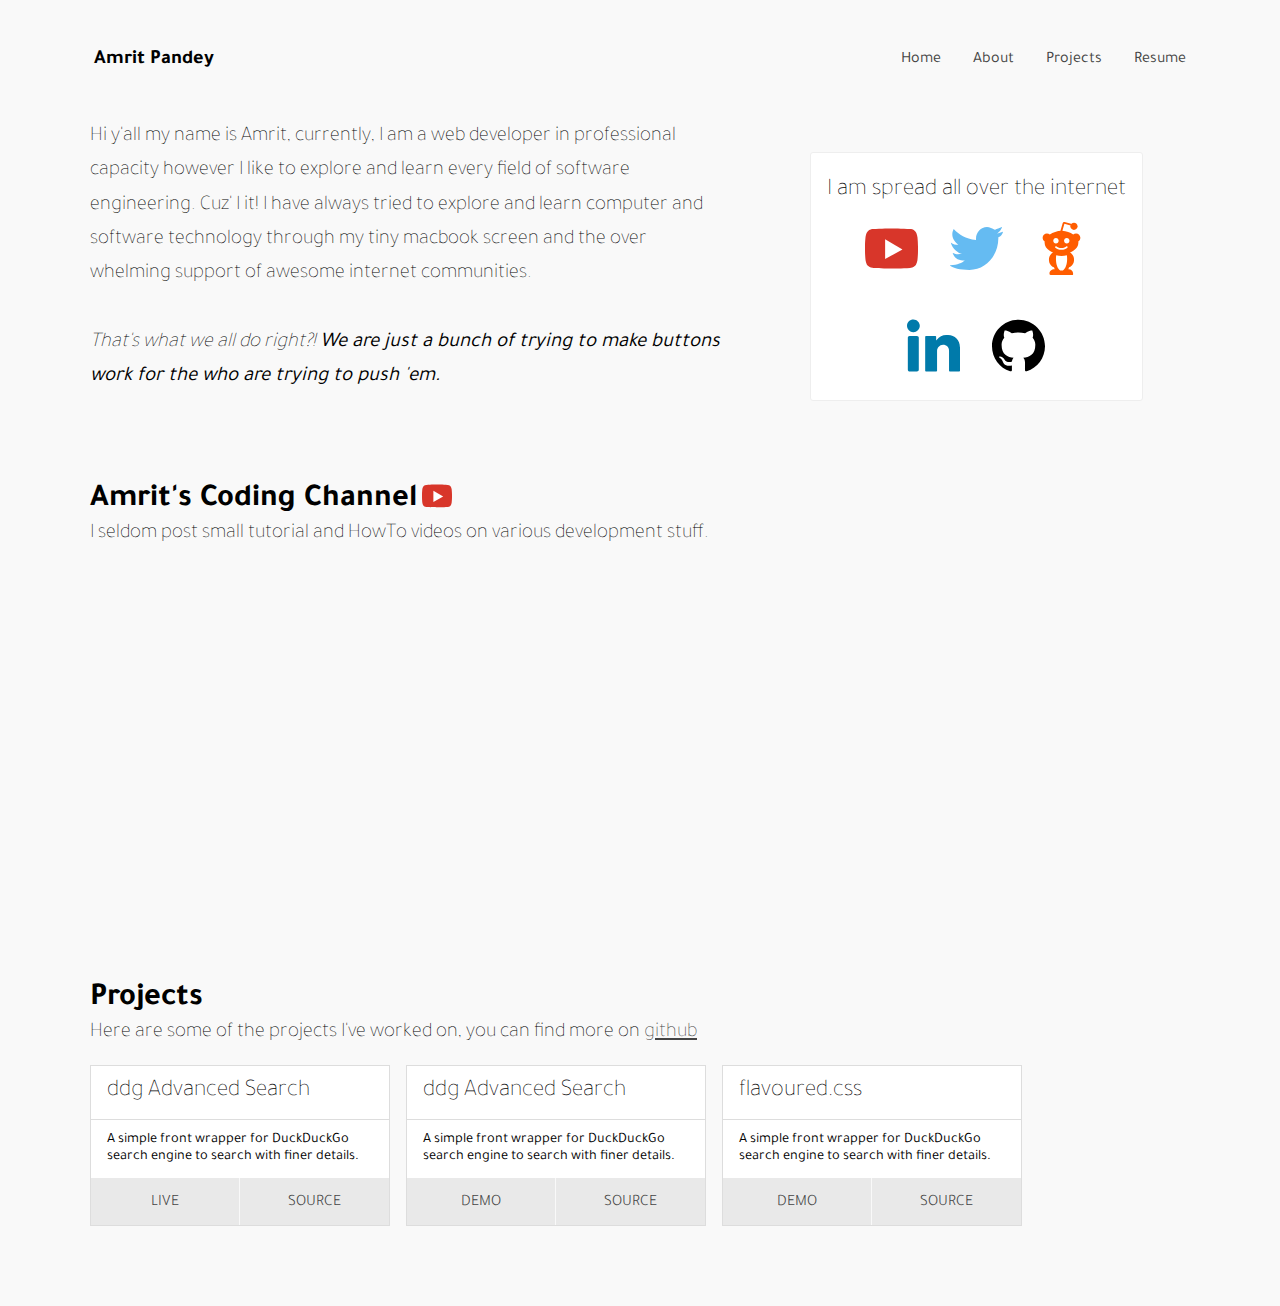
==== index.html @ c212408b "Initialised the repo" ====
<!DOCTYPE html>
<html lang="en">
<head>
    <meta charset="UTF-8">
    <meta name="viewport" content="width=device-width, initial-scale=1.0">
    <meta http-equiv="X-UA-Compatible" content="ie=edge">
    <title>Home</title>
    <link href="https://fonts.googleapis.com/css?family=Tajawal:200,300,400,500,600,700" rel="stylesheet">
    <link href="https://afeld.github.io/emoji-css/emoji.css" rel="stylesheet">
    <link rel="stylesheet" href="stylesheets/main.css">
</head>
<body>
    
    <header class="main-header">
        <div class="container">
            <div class="brand">Amrit Pandey</div>
            <div class="collapse-show-button" id="show-menu-btn">
                <img src="img/icons/baseline-menu-24px.svg" alt="Show/Hide Menu Button">
            </div>
            <nav class="main-nav">
                <div class="nav-item collapse-hide-button" id="hide-menu-btn">
                    <img src="img/icons/baseline-arrow_forward-24px.svg" alt="">
                </div>
                <a href="#" class="nav-item">Home</a>
                <a href="#" class="nav-item">About</a>
                <a href="#" class="nav-item">Projects</a>
                <a href="#" class="nav-item">Resume</a>
                <div class="sidenav-footer">
                    Contents of this site is released under Creative Commons
                    license.<br>Copyrights &copy; Amrit Pandey
                </div>
            </nav>
        </div>
    </header>

    <section class="top-about-sec">
        <div class="container">
            <div class="short-bio">
                Hi y'all <i class="em em-man-raising-hand"></i> my name is Amrit,
                currently, I am a web developer in professional capacity however I
                like to explore and learn every field of software engineering. Cuz' I <i class="em em-heart"></i>
                it!
                I have always tried to explore and learn computer and software technology 
                through my tiny macbook screen and the over whelming support of
                awesome internet communities. <br><br>
                <i>That's what we all do right?! <b>We are just a bunch of <i class="em em-gorilla"></i> trying to make
                buttons work for the <i class="em em-gorilla"></i> who are trying to push 'em.</b></i> 
            </div>
            <div class="social-media-icons">
                I am spread all over the internet <i class="em em-triangular_flag_on_post"></i>
                <div class="icon-group">
                    <a href="#" class="social-icon">
                        <img src="img/icons/youtube.svg" alt="YouTube Link">
                    </a>
                    <a href="#" class="social-icon">
                        <img src="img/icons/twitter.svg" alt="YouTube Link">
                    </a>
                    <a href="#" class="social-icon">
                        <img src="img/icons/reddit.svg" alt="YouTube Link">
                    </a>
                    <a href="#" class="social-icon">
                        <img src="img/icons/linkedin.svg" alt="YouTube Link">
                    </a>
                    <a href="#" class="social-icon">
                        <img src="img/icons/github.svg" alt="YouTube Link">
                    </a>
                </div>
            </div>
        </div>
    </section>

    <section class="sec youtube-sec">
        <div class="container">
            <h1 class="sec-heading">Amrit's Coding Channel <img src="img/icons/youtube.svg" alt=""></h1>
            <div class="sec-description">
                I seldom post small tutorial and HowTo videos on various development
                stuff.
            </div>
            <iframe class="youtube-video"
                src="https://www.youtube.com/embed/OZ_QJYGOJOs">
            </iframe> 
        </div> 
    </section>

    <section class="sec project-sec">
        <div class="container">
            <h1 class="sec-heading">Projects <i class="em em-desktop_computer"></i></h1>
            <div class="sec-description">
                Here are some of the projects I've worked on, you can find more on <a href="https://github.com">github</a>
            </div>
            <div class="project-group">
                <div class="project-card">
                    <div class="project-title">ddg Advanced Search</div>
                    <div class="project-description">
                        A simple front wrapper for DuckDuckGo search engine
                        to search with finer details.
                    </div>
                    <div class="project-action-buttons">
                        <a href="#" class="action-button">Live</a>
                        <a href="#" class="action-button">Source</a>
                    </div>
                </div>
            </div>
        </div>
    </section>

    <script src="scripts/main.js"></script>
</body>
</html>
---- stylesheets/main.css ----
* {
    box-sizing: border-box;
}
body {
    margin: 0;
    font-family: 'Tajawal', sans-serif;
    transition: background 0.3s ease-out;
    background: #f9f9f9;
}
a {
    color: #444;
}
.em {
    font-size: 1rem;
}
.sec {
    margin-top: 2rem;
}

/* ------------------------------------------------------ */
.container {
    width: 100%;
    max-width: 1140px;
    margin: 0 auto;
}

.main-header {
    width: 100%;
}
.main-header .container {
    display: flex;
    flex-wrap: wrap;
    align-items: center;
    padding: 25px 20px;
}
.brand {
    align-self: center;
    font-weight: 500;
    font-size: 20px;
    font-weight: 700;
}
.collapse-show-button{
    margin-left: auto;
    align-self: center;
    display: flex;
    justify-content: center;
    align-items: center;
}
.main-nav { 
    display: flex;
    flex-direction: column;
    align-items: center;
}
.nav-item {
    text-decoration: none;
    text-align: right;
    padding-left: 2rem;
}
.sidenav-footer {
    margin: auto 0 0 0;
    background: #202020;
    color: #a9a9a9;
    font-size: 0.75rem;
    padding: 0.75rem 0.5rem;
    width: 100%;
    line-height: 1.5;
    text-align: center;
    display: none;
}


.top-about-sec {

}
.top-about-sec .container {
    padding: 0 20px;
    display: flex;
    flex-direction: column;
}
.short-bio {
    font-size: 1.2rem;
    font-weight: 200;
    line-height: 1.5;
    width: 100%;
    max-width: 640px;
    margin-right: 2rem;
}
.social-media-icons {
    margin-top: 2rem;
    font-size: 1.3rem;
    font-weight: 100;
}
.icon-group {
    width: 100%;
    display: flex;
    flex-wrap: wrap;
}
.social-icon {
    text-decoration: none;
    flex-basis: 33%;
    max-width: 60px;
    padding: 1rem 1.5rem 1rem 0;
}
.social-icon img {
    
}


.youtube-sec .container {
    padding: 0 20px;
}
.sec-heading {
    display: flex;
    align-items: center;
    margin: 0;
}
.sec-heading img,
.sec-heading i {
    width: 30px;
    margin: 0 0 8px 5px;
}
.sec-description {
    font-size: 1.2rem;
    font-weight: 100;
    line-height: 1.5;
}
.youtube-video {
    width: 100%;
    height: auto;
    max-width: 640px;
    height: 250px;
    margin-top: 0.75rem;
    border: 0;
}


.project-sec {
    margin-bottom: 5rem;
}
.project-sec .container {
    padding: 0 20px;
}
.project-group {
    display: flex;
    flex-wrap: wrap;
}
.project-card {
    border: 1px solid #ddd;
    width: 100%;
    flex-basis: 300px;
    background: #fff;
    margin-top: 1rem;
}
.project-title {
    padding: 0.75rem 1rem;
    border-bottom: 1.5px solid #ddd;
    font-size: 1.5rem;
    font-weight: 100;
}
.project-description {
    padding: 0.75rem 1rem;
    font-size: 0.9rem;
}
.project-action-buttons {
    display: flex;
}
.action-button {
    flex-basis: 50%;
    text-align: center;
    text-decoration: none;
    background: #e9e9e9;
    text-transform: uppercase;
    font-weight: 300;
    padding: 1rem 0.75rem 0.75rem 0.75rem;
    transition: background 0.2s ease-out;
}
.action-button:first-child {
    border-right: 1.5px solid #f9f9f9;
}
.action-button:hover {
    background: #d9d9d9;
}
.project-card + .project-card {
    margin-left: 1rem;
}

@media only screen and (min-width: 640px) {
    .main-header {
        padding-top: 1rem;
    }
    .main-header .container {
        flex-wrap: nowrap;
        padding: 2rem 1.5rem;
    }
    .main-nav {
        width: auto;
        flex-direction: row;
        margin-left: auto;
        background: none;
    }
    .collapse-show-button,
    .collapse-hide-button {
        display: none;
    }
    .top-about-sec {
        margin-top: 1rem;
    }
    .short-bio {
        font-size: 1.3rem;
        line-height: 1.65;
    }
    .social-media-icons {
        font-size: 1.5rem;
    }
    .youtube-video {
        height: 362px;
    }
    .sec {
        margin-top: 3rem;
    }
    .sec-description {
        font-size: 1.3rem;
    }
}

@media only screen and (min-width: 840px) {
    .top-about-sec .container {
        flex-direction: row;
    }
    .social-media-icons {
        margin: 2rem auto;
        background: #fff;
        padding: 1.5rem 1rem 0 1rem;
        border: 1.5px solid #eee;
        border-radius: 3px;
    }
    .icon-group {
        justify-content: center;
    }
    .social-icon {
        padding: 1rem;
        max-width: 85px;
    }
}





/*
 * Media Query for maintaining sidenav in lower screen size.
 */


@media only screen and (max-width: 640px) {
    .main-nav {
        position: fixed;
        top: 0;
        right: -250px;
        width: 250px;
        height: 100vh;
        padding: 1.5rem 0 0 0;
        background: #f9f9f9;
        box-shadow: 0 0 10px rgba(0,0,0,0.5);
        transition: right 0.3s ease-in-out;
        align-items: flex-end;
    }
    .nav-item {
        padding: 0 1.5rem 2rem 0;
    }
    .sidenav-footer {
        display: block;
    }
}
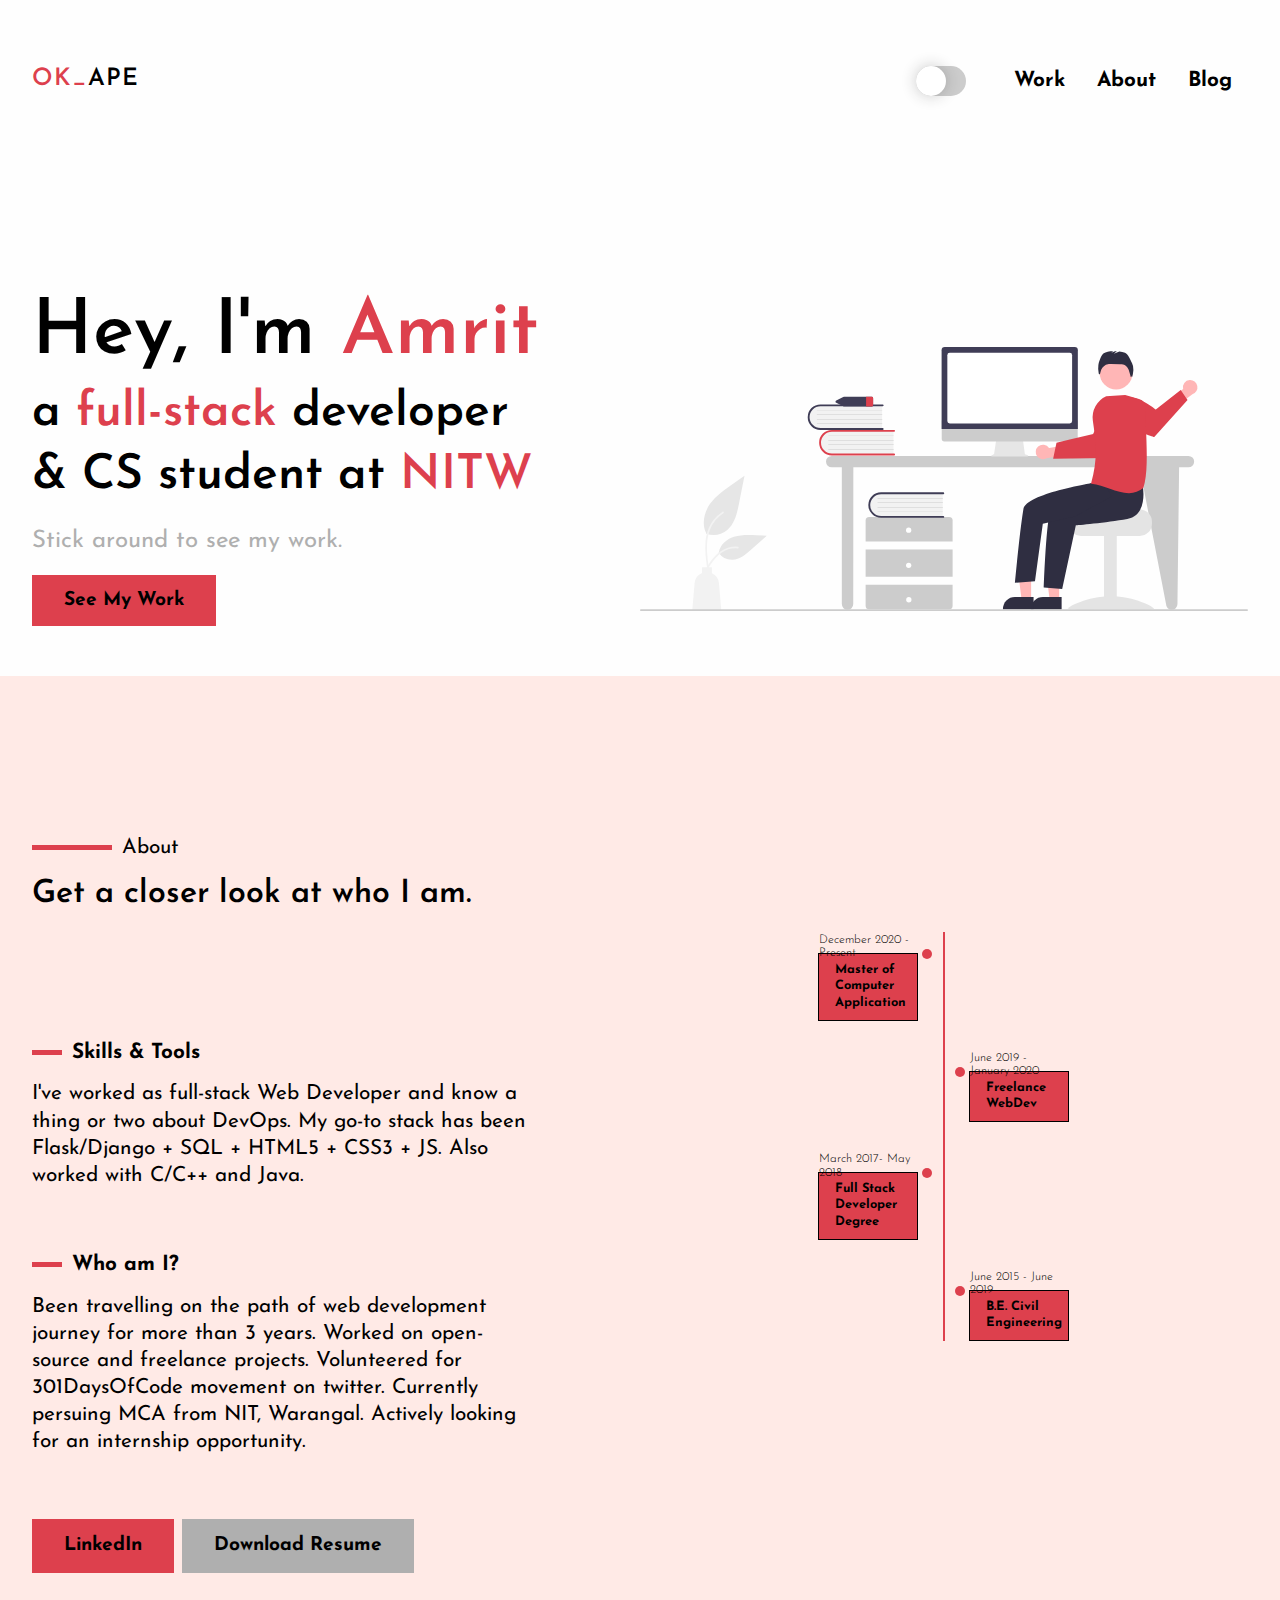
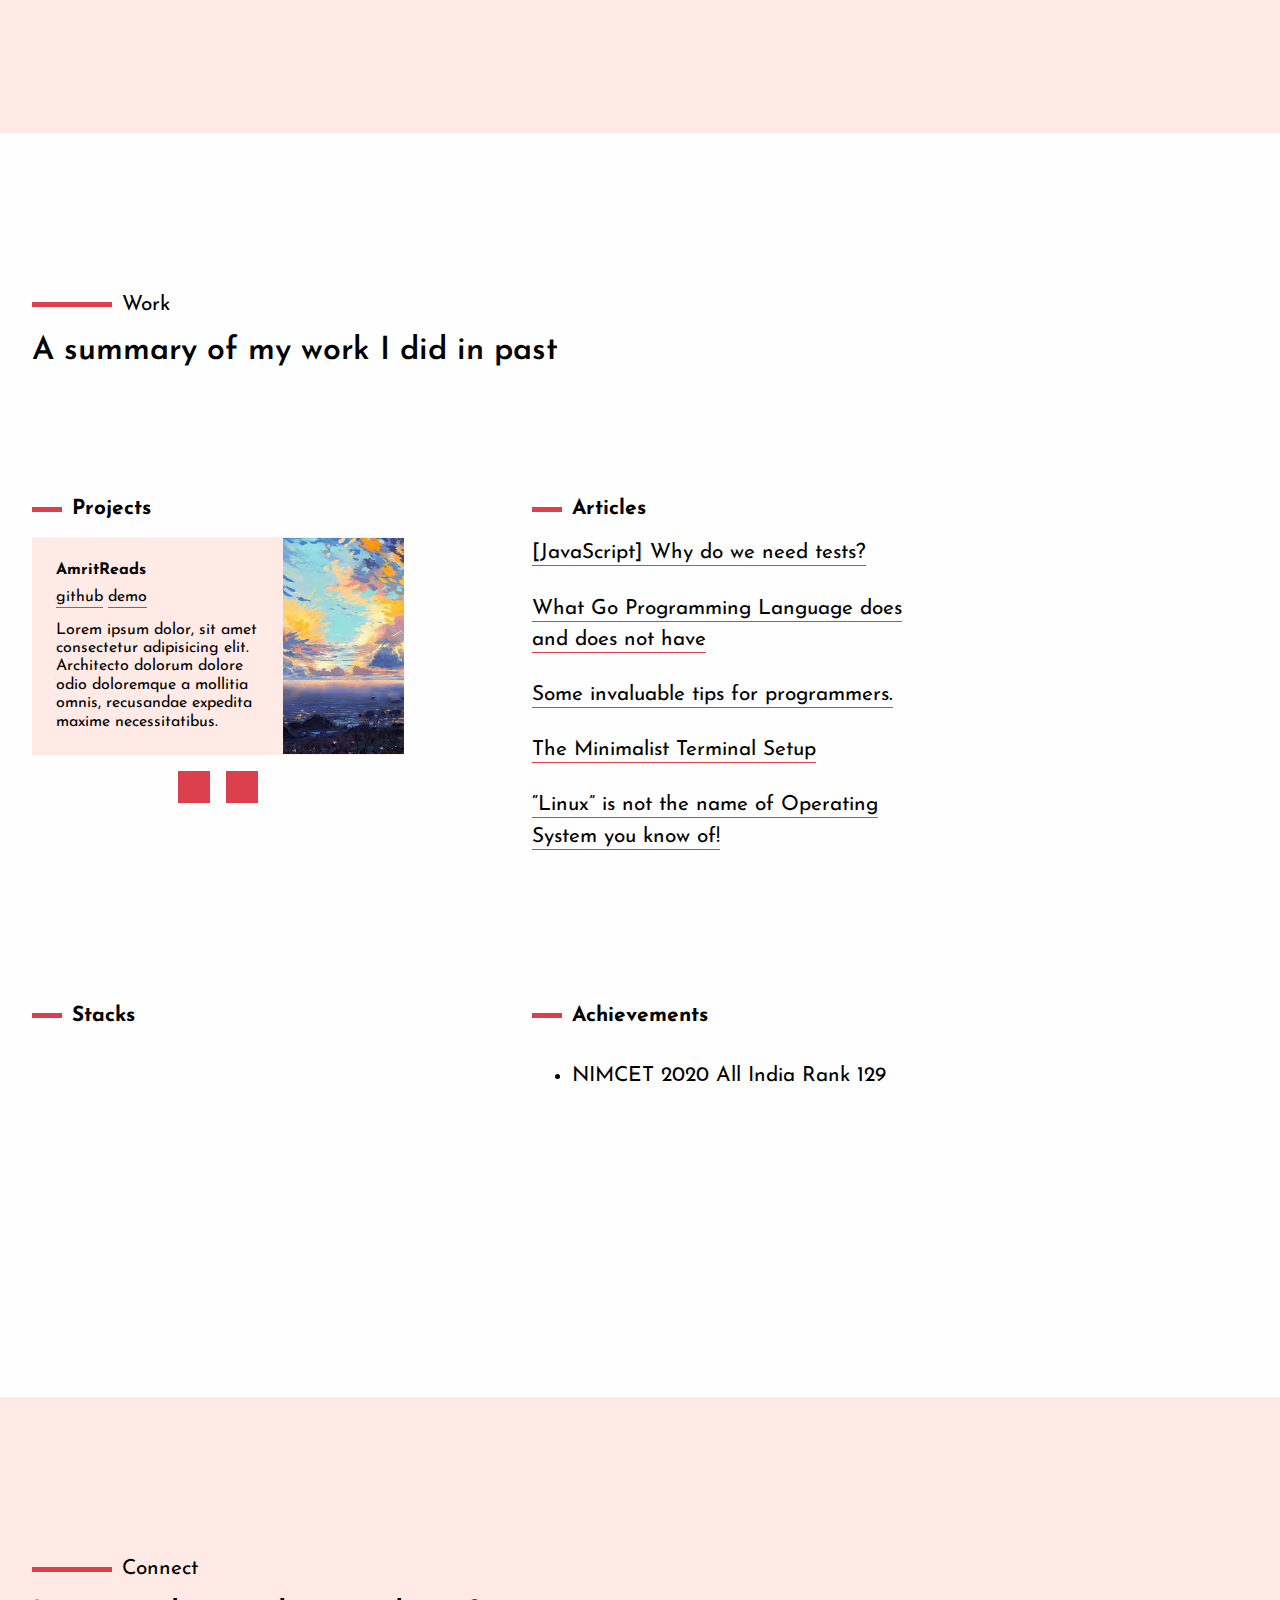
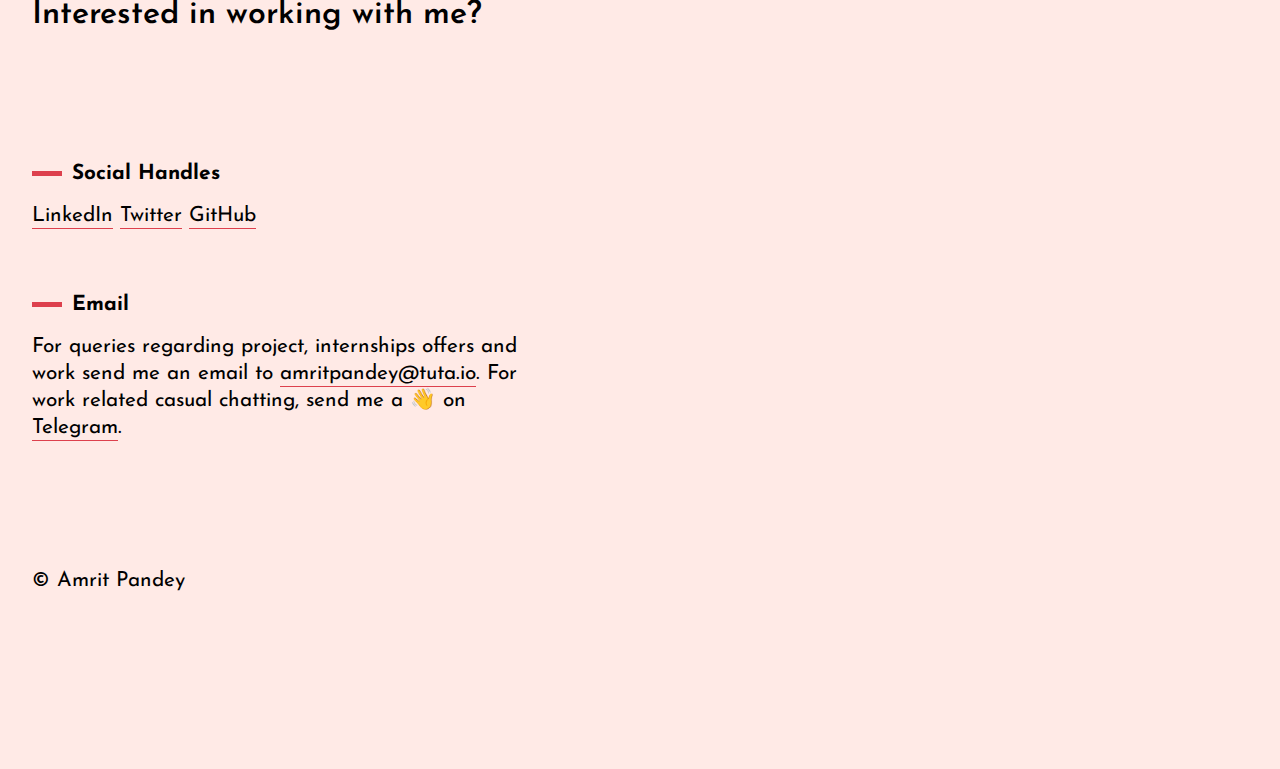
==== commit a1d3fc94: "Merge pull request #1 from ok-ape/v2-reload" ====
--- a/index.html
+++ b/index.html
@@ -1,109 +1,327 @@
 <!DOCTYPE html>
 <html lang="en">
+
 <head>
     <meta charset="UTF-8">
+    <meta http-equiv="X-UA-Compatible" content="IE=edge">
     <meta name="viewport" content="width=device-width, initial-scale=1.0">
-    <meta http-equiv="X-UA-Compatible" content="ie=edge">
-    <title>Home</title>
-    <link href="https://fonts.googleapis.com/css?family=Tajawal:200,300,400,500,600,700" rel="stylesheet">
-    <link href="https://afeld.github.io/emoji-css/emoji.css" rel="stylesheet">
-    <link rel="stylesheet" href="stylesheets/main.css">
+    <title>Amrit Pandey</title>
+    <link rel="stylesheet" href="css/normalize.css">
+    <link rel="stylesheet" href="css/main.css">
+    <link rel="stylesheet" href="https://cdnjs.cloudflare.com/ajax/libs/font-awesome/5.15.3/css/all.min.css"
+        integrity="sha512-iBBXm8fW90+nuLcSKlbmrPcLa0OT92xO1BIsZ+ywDWZCvqsWgccV3gFoRBv0z+8dLJgyAHIhR35VZc2oM/gI1w=="
+        crossorigin="anonymous" referrerpolicy="no-referrer" />
+    <link rel="preconnect" href="https://fonts.googleapis.com">
+    <link rel="preconnect" href="https://fonts.gstatic.com" crossorigin>
+    <link
+        href="https://fonts.googleapis.com/css2?family=Josefin+Sans:ital,wght@0,100;0,200;0,300;0,400;0,500;0,600;0,700;1,100;1,200;1,300;1,400;1,500;1,600;1,700&display=swap"
+        rel="stylesheet">
 </head>
+
 <body>
-    
-    <header class="main-header">
-        <div class="container">
-            <div class="brand">Amrit Pandey</div>
-            <div class="collapse-show-button" id="show-menu-btn">
-                <img src="img/icons/baseline-menu-24px.svg" alt="Show/Hide Menu Button">
-            </div>
-            <nav class="main-nav">
-                <div class="nav-item collapse-hide-button" id="hide-menu-btn">
-                    <img src="img/icons/baseline-arrow_forward-24px.svg" alt="">
-                </div>
-                <a href="#" class="nav-item">Home</a>
-                <a href="#" class="nav-item">About</a>
-                <a href="#" class="nav-item">Projects</a>
-                <a href="#" class="nav-item">Resume</a>
-                <div class="sidenav-footer">
-                    Contents of this site is released under Creative Commons
-                    license.<br>Copyrights &copy; Amrit Pandey
-                </div>
-            </nav>
-        </div>
-    </header>
-
-    <section class="top-about-sec">
-        <div class="container">
-            <div class="short-bio">
-                Hi y'all <i class="em em-man-raising-hand"></i> my name is Amrit,
-                currently, I am a web developer in professional capacity however I
-                like to explore and learn every field of software engineering. Cuz' I <i class="em em-heart"></i>
-                it!
-                I have always tried to explore and learn computer and software technology 
-                through my tiny macbook screen and the over whelming support of
-                awesome internet communities. <br><br>
-                <i>That's what we all do right?! <b>We are just a bunch of <i class="em em-gorilla"></i> trying to make
-                buttons work for the <i class="em em-gorilla"></i> who are trying to push 'em.</b></i> 
-            </div>
-            <div class="social-media-icons">
-                I am spread all over the internet <i class="em em-triangular_flag_on_post"></i>
-                <div class="icon-group">
-                    <a href="#" class="social-icon">
-                        <img src="img/icons/youtube.svg" alt="YouTube Link">
-                    </a>
-                    <a href="#" class="social-icon">
-                        <img src="img/icons/twitter.svg" alt="YouTube Link">
-                    </a>
-                    <a href="#" class="social-icon">
-                        <img src="img/icons/reddit.svg" alt="YouTube Link">
-                    </a>
-                    <a href="#" class="social-icon">
-                        <img src="img/icons/linkedin.svg" alt="YouTube Link">
-                    </a>
-                    <a href="#" class="social-icon">
-                        <img src="img/icons/github.svg" alt="YouTube Link">
-                    </a>
-                </div>
-            </div>
-        </div>
-    </section>
-
-    <section class="sec youtube-sec">
-        <div class="container">
-            <h1 class="sec-heading">Amrit's Coding Channel <img src="img/icons/youtube.svg" alt=""></h1>
-            <div class="sec-description">
-                I seldom post small tutorial and HowTo videos on various development
-                stuff.
-            </div>
-            <iframe class="youtube-video"
-                src="https://www.youtube.com/embed/OZ_QJYGOJOs">
-            </iframe> 
-        </div> 
-    </section>
-
-    <section class="sec project-sec">
-        <div class="container">
-            <h1 class="sec-heading">Projects <i class="em em-desktop_computer"></i></h1>
-            <div class="sec-description">
-                Here are some of the projects I've worked on, you can find more on <a href="https://github.com">github</a>
-            </div>
-            <div class="project-group">
-                <div class="project-card">
-                    <div class="project-title">ddg Advanced Search</div>
-                    <div class="project-description">
-                        A simple front wrapper for DuckDuckGo search engine
-                        to search with finer details.
-                    </div>
-                    <div class="project-action-buttons">
-                        <a href="#" class="action-button">Live</a>
-                        <a href="#" class="action-button">Source</a>
-                    </div>
-                </div>
-            </div>
-        </div>
-    </section>
-
-    <script src="scripts/main.js"></script>
+    <div class="main-header">
+        <div class="container">
+
+            <header>
+                <a href="#" id="brand">ok_<span>ape</span></a>
+                <label id="switch" class="switch">
+                    <input type="checkbox" onchange="toggleTheme()" id="slider">
+                    <span class="slider round"></span>
+                </label>
+                <ul class="nav">
+                    <li class="nav-item">
+                        <a href="#work" class="nav-item-link">Work</a>
+                    </li>
+                    <li class="nav-item">
+                        <a href="#about" class="nav-item-link">About</a>
+                    </li>
+                    <li class="nav-item">
+                        <a href="#" class="nav-item-link">Blog</a>
+                    </li>
+                </ul>
+            </header>
+
+            <main class="header-hero">
+                <div class="hero-left">
+                    <p class="hero-text">
+                        <span class="hero-text-top">Hey, I'm <span class="hero-text-highlight">Amrit</span></span>
+                        <span class="hero-text-middle">a <span class="hero-text-highlight">full-stack</span>
+                            developer</span>
+                        <span class="hero-text-bottom">& CS student at <span
+                                class="hero-text-highlight">NITW</span></span>
+                    </p>
+                    <p class="hero-text-muted">
+                        Stick around to see my work.
+                    </p>
+                    <a href="#work" id="ctc-btn">See My Work</a>
+                </div>
+                <div class="hero-right">
+                    <div class="hero-img">
+                        <img src="img/undraw_Hello_re_3evm.svg" alt="">
+                    </div>
+                </div>
+            </main>
+        </div>
+
+    </div>
+
+    <div class="section about-section" id="about">
+        <div class="container">
+            <div class="about-right">
+                <div class="section-title">
+                    <span class="section-title-main"><span class="dash"></span>About</span>
+                    <span class="section-subtitle">Get a closer look at who I am.</span>
+                </div>
+
+                <div class="info-text-card">
+                    <div class="card-title">
+                        <span class="dash"></span>Skills & Tools
+                    </div>
+                    <div class="card-text">
+                        I've worked as full-stack Web Developer and know a thing or
+                        two about DevOps. My go-to stack has been Flask/Django + SQL + HTML5
+                        + CSS3 + JS. Also worked with C/C++ and Java.
+                    </div>
+                </div>
+
+                <div class="info-text-card">
+                    <div class="card-title">
+                        <span class="dash"></span>Who am I?
+                    </div>
+                    <div class="card-text">
+                        Been travelling on the path of web development journey for more than 3 years.
+                        Worked on open-source and freelance projects. Volunteered for 301DaysOfCode 
+                        movement on twitter. Currently persuing MCA from NIT, Warangal. Actively 
+                        looking for an internship opportunity.
+                    </div>
+                </div>
+            </div>
+
+            <!-- timeline -->
+            <div class="about-right">
+                <div class="timeline-container">
+                    <div class="timeline">
+                        <ul class="timeline-list">
+                            <li class="timeline-list-item">
+                                <div class="timeline-content">
+                                    <h4 class="date">December 2020 - Present</h4>
+                                    <h1>Master of Computer Application</h1>
+                                    <!-- <p>
+                                        Lorem ipsum dolor sit amet consectetur adipisicing elit. Harum, veniam?
+                                    </p> -->
+                                </div>
+                            </li>
+                            <li class="timeline-list-item">
+                                <div class="timeline-content">
+                                    <h4 class="date">June 2019 - January 2020</h4>
+                                    <h1>Freelance WebDev</h1>
+                                    <!-- <p>
+                                        Lorem ipsum, dolor sit amet consectetur adipisicing elit. Velit, recusandae!
+                                    </p> -->
+                                </div>
+                            </li>
+                            <li class="timeline-list-item">
+                                <div class="timeline-content">
+                                    <h4 class="date">March 2017- May 2018</h4>
+                                    <h1>Full Stack Developer Degree</h1>
+                                    <!-- <p>
+                                        Lorem ipsum, dolor sit amet consectetur adipisicing elit. Nostrum, explicabo.
+                                    </p> -->
+                                </div>
+                            </li>
+                            <li class="timeline-list-item">
+                                <div class="timeline-content">
+                                    <h4 class="date">June 2015 - June 2019</h4>
+                                    <h1>B.E. Civil Engineering</h1>
+                                    <!-- <p>
+                                        lorem10
+                                    </p> -->
+                                </div>
+                            </li>
+                        </ul>
+                    </div>
+                </div>
+            </div>
+
+        </div>
+        <div class="container">
+            <a href="https://www.linkedin.com/in/okape/" id="ctc-btn" target="_blank">LinkedIn</a>
+            <a href="#" id="ctc-btn-muted">Download Resume</a>
+        </div>
+    </div>
+
+    <div class="section work-section" id="work">
+        <div class="container">
+            <div class="section-title">
+                <span class="section-title-main"><span class="dash"></span>Work</span>
+                <span class="section-subtitle">
+                    A summary of my work I did in past
+                </span>
+            </div>
+            <div class="work-section-secondary-container">
+                <div class="info-text-card">
+                    <div class="card-title">
+                        <span class="dash"></span> Projects
+                    </div>
+                    <div class="project-caraousel">
+                        <div class="siema">
+                            <div class="project-card-container">
+                                <div class="project-card-text">
+                                    <div class="project-card-title">AmritReads</div>
+                                    <div class="project-card-links">
+                                        <a href="#" class="project-card-link">github</a>
+                                        <a href="#" class="project-card-link">demo</a>
+                                    </div>
+                                    <div class="project-card-about">
+                                        Lorem ipsum dolor, sit amet consectetur adipisicing elit. Architecto dolorum
+                                        dolore
+                                        odio
+                                        doloremque a mollitia omnis, recusandae expedita maxime necessitatibus.
+                                    </div>
+                                </div>
+                                <div class="project-card-img">
+                                    <img src="img/nature.jpg" alt="">
+                                </div>
+                            </div>
+                            <div class="project-card-container">
+                                <div class="project-card-text">
+                                    <div class="project-card-title">AmritReads</div>
+                                    <div class="project-card-links">
+                                        <a href="#" class="project-card-link">github</a>
+                                        <a href="#" class="project-card-link">demo</a>
+                                    </div>
+                                    <div class="project-card-about">
+                                        Lorem ipsum dolor, sit amet consectetur adipisicing elit. Architecto dolorum
+                                        dolore
+                                        odio
+                                        doloremque a mollitia omnis, recusandae expedita maxime necessitatibus.
+                                    </div>
+                                </div>
+                                <div class="project-card-img">
+                                    <img src="img/nature.jpg" alt="">
+                                </div>
+                            </div>
+                            <div class="project-card-container">
+                                <div class="project-card-text">
+                                    <div class="project-card-title">AmritReads</div>
+                                    <div class="project-card-links">
+                                        <a href="#" class="project-card-link">github</a>
+                                        <a href="#" class="project-card-link">demo</a>
+                                    </div>
+                                    <div class="project-card-about">
+                                        Lorem ipsum dolor, sit amet consectetur adipisicing elit. Architecto dolorum
+                                        dolore
+                                        odio
+                                        doloremque a mollitia omnis, recusandae expedita maxime necessitatibus.
+                                    </div>
+                                </div>
+                                <div class="project-card-img">
+                                    <img src="img/nature.jpg" alt="">
+                                </div>
+                            </div>
+                        </div>
+                        <div class="action-buttons">
+                            <button class="prev"><i class="fas fa-arrow-left"></i></button>
+                            <button class="next"><i class="fas fa-arrow-right"></i></i></button>
+                        </div>
+                    </div>
+                </div>
+
+                <div class="info-text-card">
+                    <div class="card-title">
+                        <span class="dash"></span>Articles
+                    </div>
+                    <ul class="article-list">
+                        <li>
+                            <a
+                                href="https://blog.codecareer.io/javascript-why-do-we-need-tests-cjwtjvaku004gjus1bjqw0b2t">[JavaScript]
+                                Why do we need tests?</a>
+                        </li>
+                        <li>
+                            <a
+                                href="https://okape.medium.com/what-go-programming-language-does-and-does-not-have-ed6a9f83ab2d">What
+                                Go Programming Language does and does not have</a>
+                        </li>
+                        <li>
+                            <a href="https://ap4tt.hashnode.dev/some-invaluable-tips-for-you-cjxc6gnu00042shs13hjyfkfk">Some
+                                invaluable tips for programmers.</a>
+                        </li>
+                        <li>
+                            <a href="https://dev.to/ok_ape/the-minimalist-terminal-setup-i5o">The Minimalist Terminal
+                                Setup</a>
+                        </li>
+                        <li>
+                            <a
+                                href="https://okape.medium.com/linux-is-not-the-name-of-operating-system-you-know-of-ed1fd3f3c63e">“Linux”
+                                is not the name of Operating System you know of!</a>
+                        </li>
+                    </ul>
+                </div>
+
+                <div class="info-text-card">
+                    <div class="card-title">
+                        <span class="dash"></span>Stacks
+                    </div>
+                    <ul class="stack-icons">
+                        <li><i class="fab fa-html5"></i></li>
+                        <li><i class="fab fa-css3"></i></li>
+                        <li><i class="fab fa-node"></i></li>
+                        <li><i class="fab fa-python"></i></li>
+                        <li><i class="fab fa-java"></i></li>
+                        <li><i class="fab fa-js"></i></li>
+                        <li><i class="fab fa-github"></i></li>
+                    </ul>
+                </div>
+
+                <div class="info-text-card">
+                    <div class="card-title">
+                        <span class="dash"></span>Achievements
+                    </div>
+                    <ul>
+                        <li>NIMCET 2020 All India Rank 129</li>
+                    </ul>
+                </div>
+            </div>
+        </div>
+    </div>
+
+    <div class="section connect-section" id="connect">
+        <div class="container">
+            <div class="section-title">
+                <span class="section-title-main"><span class="dash"></span>Connect</span>
+                <span class="section-subtitle">Interested in working with me?</span>
+            </div>
+
+            <div class="info-text-card">
+                <div class="card-title">
+                    <span class="dash"></span>Social Handles
+                </div>
+                <div class="card-text">
+                    <a href="#">LinkedIn</a>
+                    <a href="#">Twitter</a>
+                    <a href="#">GitHub</a>
+                </div>
+            </div>
+
+            <div class="info-text-card">
+                <div class="card-title">
+                    <span class="dash"></span>Email
+                </div>
+                <div class="card-text">
+                    For queries regarding project, internships offers and work send
+                    me an email to <a href="mailto:amritpandey@tuta.io">amritpandey@tuta.io</a>. For
+                    work related casual chatting, send me a 👋 on <a href="#">Telegram</a>.
+                </div>
+            </div>
+
+            <footer class="main-footer">
+                &copy; Amrit Pandey
+            </footer>
+        </div>
+    </div>
+
+    <script src="js/siema.min.js"></script>
+    <script src="js/main.js"></script>
 </body>
+
 </html>--- a/css/main.css
+++ b/css/main.css
@@ -0,0 +1,675 @@
+.theme-light {
+  --color-primary: #fefefe;
+  --color-tertiary: #ffeae6;
+  --color-secondary: #afafaf;
+  --color-accent: #dd404d;
+  --font-color: #000000;
+}
+
+.theme-dark {
+  --color-primary: #06061a;
+  --color-tertiary: #191936;
+  --color-secondary: #a2a2be;
+  --color-accent: #dd404d;
+  --font-color: #ffffff;
+}
+
+* {
+  box-sizing: border-box;
+}
+
+html {
+  scroll-behavior: smooth;
+}
+
+body {
+  margin: 0;
+  font-family: "Josefin Sans", "Gill Sans", "Gill Sans MT", Calibri,
+    "Trebuchet MS", sans-serif;
+}
+
+a,
+body {
+  color: var(--font-color);
+}
+
+a {
+  text-decoration: none;
+  border-bottom: 1.5px solid var(--color-accent);
+  padding-bottom: 2px;
+}
+
+a:hover {
+  border: none;
+}
+
+.container {
+  max-width: 1440px;
+  margin: 0 auto;
+  padding: 0 2rem;
+}
+
+.main-header {
+  background: var(--color-primary);
+}
+
+#brand {
+  text-transform: uppercase;
+  text-decoration: none;
+  color: var(--color-accent);
+  font-weight: 600;
+  font-size: 1.5rem;
+  letter-spacing: 1px;
+  border: none;
+}
+
+#brand span {
+  color: var(--font-color);
+}
+
+.switch {
+  position: relative;
+  display: inline-block;
+  width: 50px;
+  height: 30px;
+  margin: 0 2rem 0 auto;
+}
+
+/* Hide default HTML checkbox */
+.switch input {
+  opacity: 0;
+  width: 0;
+  height: 0;
+}
+
+/* The slider */
+.slider {
+  position: absolute;
+  cursor: pointer;
+  top: 0;
+  left: 0;
+  right: 0;
+  bottom: 0;
+  background-color: #ccc;
+  -webkit-transition: 0.4s;
+  transition: 0.4s;
+}
+
+.slider:before {
+  position: absolute;
+  content: "";
+  height: 30px;
+  width: 30px;
+  left: 0px;
+  bottom: 4px;
+  top: 0;
+  bottom: 0;
+  margin: auto 0;
+  -webkit-transition: 0.4s;
+  transition: 0.4s;
+  box-shadow: 0 0px 15px #2020203d;
+  background: white url("https://i.ibb.co/7JfqXxB/sunny.png");
+  background-repeat: no-repeat;
+  background-position: center;
+}
+
+input:checked + .slider {
+  background-color: var(--color-accent);
+}
+
+input:focus + .slider {
+  box-shadow: 0 0 1px var(--color-accent);
+}
+
+input:checked + .slider:before {
+  -webkit-transform: translateX(20px);
+  -ms-transform: translateX(20px);
+  transform: translateX(20px);
+  background: white url("https://i.ibb.co/FxzBYR9/night.png");
+  background-repeat: no-repeat;
+  background-position: center;
+}
+
+/* Rounded sliders */
+.slider.round {
+  border-radius: 34px;
+}
+
+.slider.round:before {
+  border-radius: 50%;
+}
+
+header {
+  display: flex;
+  align-items: center;
+  padding: 2rem 0;
+}
+
+.nav {
+  /* margin: 0 0 0 auto; */
+  padding: 0;
+  list-style: none;
+  display: flex;
+}
+
+.nav-item-link {
+  display: block;
+  padding: 1rem;
+  font-weight: 700;
+  text-decoration: none;
+  border: none;
+}
+
+.nav-item-link:hover {
+  background: var(--color-accent);
+}
+
+.header-hero {
+  display: flex;
+  align-items: center;
+  padding: 8rem 0 0 0;
+}
+
+.hero-left {
+  padding-bottom: 4rem;
+}
+
+.hero-text {
+  /* line-height: 1.3; */
+  margin: 0;
+}
+
+.hero-text-top,
+.hero-text-middle,
+.hero-text-bottom {
+  display: block;
+  font-size: 4.8rem;
+  font-weight: 600;
+  margin: 0 0 8px 0;
+}
+
+.hero-text-middle,
+.hero-text-bottom {
+  font-size: 3rem;
+}
+
+.hero-text-highlight {
+  color: var(--color-accent);
+}
+
+.hero-left,
+.hero-right {
+  flex: 1;
+}
+
+.hero-text-muted {
+  margin: 0;
+  color: var(--color-secondary);
+  padding: 1rem 0 2rem 0;
+}
+
+#ctc-btn,
+#ctc-btn-muted {
+  background: var(--color-accent);
+  color: var(--font-color);
+  padding: 1rem 2rem;
+  text-decoration: none;
+  font-size: 14px;
+  font-weight: 700;
+  border: none;
+}
+
+#ctc-btn + #ctc-btn-muted {
+  margin-left: 0.5rem;
+}
+
+#ctc-btn-muted {
+  background: var(--color-secondary);
+}
+
+.hero-img img {
+  max-width: 100%;
+}
+
+.section {
+  background: var(--color-tertiary);
+  padding: 10rem 0;
+}
+
+.section-title {
+  margin-bottom: 8rem;
+}
+
+.section-title .dash {
+  display: inline-block;
+  width: 80px;
+  height: 5px;
+  background: var(--color-accent);
+  margin-right: 10px;
+}
+
+.section-title-main {
+  display: flex;
+  align-items: center;
+}
+
+.section-subtitle {
+  margin: 1rem 0;
+  font-size: 32px;
+  display: block;
+  font-weight: 600;
+}
+
+.info-text-card {
+  display: flex;
+  flex-direction: column;
+  margin-bottom: 4rem;
+  max-width: 500px;
+}
+
+.info-text-card .card-title {
+  display: flex;
+  align-items: center;
+  font-weight: 700;
+  margin-bottom: 1rem;
+}
+
+.info-text-card .card-title .dash {
+  display: inline-block;
+  width: 30px;
+  height: 5px;
+  background: var(--color-accent);
+  margin-right: 10px;
+}
+
+.info-text-card .card-text {
+  color: var(--font-color);
+  line-height: 1.3;
+}
+
+.about-section .container {
+  display: flex;
+}
+
+.about-right,
+.about-left {
+  flex: 1;
+}
+
+.timeline-container {
+  margin-top: 3rem;
+  display: flex;
+  justify-content: center;
+  align-items: center;
+  padding: 3rem 0;
+}
+
+.timeline {
+  height: auto;
+  position: relative;
+}
+
+.timeline-list {
+  list-style: none;
+}
+
+.timeline-list-item {
+  padding: 0.5rem 1rem;
+  background-color: var(--color-accent);
+  border: 1px solid var(--font-color);
+  position: relative;
+  margin-bottom: 50px;
+  max-width: 100px;
+}
+
+.timeline-list-item:last-child {
+  margin-bottom: 0;
+}
+
+.timeline-content h1 {
+  font-size: 0.8rem;
+  margin: 0;
+  line-height: 1.3;
+}
+
+.timeline-content p {
+  font-size: 1rem;
+  font-weight: 300;
+}
+
+.timeline-content .date {
+  font-size: 12px;
+  font-weight: 300;
+  position: absolute;
+  top: -20px;
+  left: 0;
+  color: var(--font-color);
+  margin: 0;
+}
+
+.timeline:before {
+  content: "";
+  position: absolute;
+  top: 0;
+  left: 50%;
+  transform: translateX(-50%);
+  width: 2px;
+  height: 100%;
+  background-color: var(--color-accent);
+}
+
+.timeline-list-item:nth-child(odd) {
+  float: left;
+  clear: right;
+  transform: translateX(-96px);
+}
+
+.timeline-list-item:nth-child(even) {
+  float: right;
+  clear: left;
+  transform: translateX(55px);
+}
+
+.timeline-list-item::before {
+  content: "";
+  position: absolute;
+  height: 10px;
+  width: 10px;
+  border-radius: 50%;
+  background-color: var(--color-accent);
+  top: 0px;
+}
+
+.timeline-list-item:nth-child(odd)::before {
+  transform: translate(50%, -50%);
+  right: -10px;
+}
+
+.timeline-list-item:nth-child(even)::before {
+  transform: translate(-50%, -50%);
+  left: -10px;
+}
+
+.connect-section {
+  background: var(--color-primary);
+}
+
+.main-footer {
+  padding: 4rem 0 1rem 0;
+}
+
+.about-section {
+  background: var(--color-tertiary);
+}
+
+.work-section {
+  background: var(--color-primary);
+}
+
+.connect-section {
+  background: var(--color-tertiary);
+}
+
+/* .project-caraousel { */
+  /* box-shadow: 0px 0px 20px 5px var(--color-secondary); */
+/* } */
+
+.project-card-container {
+  display: flex;
+  /* width: 100%; */
+  max-height: 230px;
+  background: var(--color-tertiary);
+  /* border-radius: 20px; */
+  overflow: hidden;
+}
+
+.project-card-text {
+  font-size: 1rem;
+  padding: 1.5rem;
+  flex: 2.5;
+}
+
+.project-card-title {
+  font-weight: 700;
+  margin-bottom: 0.5rem;
+}
+
+.project-card-links {
+  margin-bottom: 0.9rem;
+}
+
+.project-card-img {
+  display: flex;
+  justify-content: center;
+  align-items: center;
+  overflow: hidden;
+  flex: 1.5;
+}
+
+.project-card-img img {
+  width: 100%;
+}
+
+.action-buttons {
+  display: flex;
+  width: 100%;
+  justify-content: center;
+  align-items: center;
+  padding: 1rem 0;
+}
+
+.next,
+.prev {
+  /* flex: 1; */
+  background: var(--color-accent);
+  color: var(--font-color);
+  font-weight: 700;
+  padding: 1rem;
+  outline: none;
+  border: none;
+}
+
+.next {
+  margin-left: 1rem;
+}
+
+.article-list {
+  margin: 0;
+  padding: 0;
+  list-style: none;
+}
+
+.article-list li {
+  line-height: 1.5;
+  margin-bottom: 1.5rem;
+}
+
+.work-section-secondary-container {
+  display: flex;
+  flex-wrap: wrap;
+}
+
+.work-section-secondary-container .info-text-card {
+  /* flex-basis: 50%; */
+  /* overflow: hidden; */
+  /* flex-grow: 100%; */
+  width: 100%;
+  /* max-width: 374px; */
+  padding: 0 8rem 4rem 0;
+  /* flex: 100%; */
+}
+
+.stack-icons {
+  margin: 0;
+  padding: 0;
+  list-style: none;
+  width: 100%;
+}
+
+.stack-icons li {
+  font-size: 3rem;
+  padding: 0.5rem;
+  /* color: var(--color-tertiary); */
+  display: inline-block;
+}
+
+@media only screen and (max-width: 674px) {
+  #brand {
+    font-size: 1rem;
+  }
+
+  .switch {
+    margin-right: 0.5rem;
+    width: 30px;
+    height: 20px;
+  }
+
+  .slider:before {
+    height: 20px;
+    width: 20px;
+  }
+
+  input:checked + .slider:before {
+    -webkit-transform: translateX(10px);
+    -ms-transform: translateX(10px);
+    transform: translateX(10px);
+  }
+
+  .nav-item-link {
+    padding: 0.5rem;
+  }
+
+  .main-header {
+    padding-bottom: 3rem;
+  }
+
+  .hero-right {
+    display: none;
+  }
+
+  .container {
+    padding: 0 1.5rem;
+  }
+
+  .hero-text-top,
+  .hero-text-middle,
+  .hero-text-bottom {
+    font-size: 2.8rem;
+    font-weight: 800;
+    margin: 0 0 8px 0;
+  }
+
+  .hero-text-middle,
+  .hero-text-bottom {
+    font-size: 1.85rem;
+  }
+
+  .about-section .container {
+    flex-direction: column;
+  }
+
+  .timeline-container {
+    padding: 0 3rem 6rem 3rem;
+  }
+
+  #ctc-btn,
+  #ctc-btn-muted {
+    display: block;
+    text-align: center;
+  }
+
+  #ctc-btn + #ctc-btn-muted {
+    margin: 0;
+    margin-top: 1rem;
+  }
+
+  .project-card-container {
+    max-width: 500px;
+  }
+
+  .project-card-text {
+    padding: 0.7rem;
+    font-size: 0.9rem;
+    flex: 0.6;
+  }
+
+  .project-card-img {
+    flex: 0.4;
+  }
+
+  .work-section-secondary-container .info-text-card {
+    flex: 1;
+  }
+
+  .article-list {
+    width: 100%;
+  }
+
+  .work-section-secondary-container {
+    flex-direction: column;
+  }
+}
+
+@media only screen and (max-width: 768px) {
+  .header-hero {
+    padding: 4rem 0 0 0;
+  }
+
+  .hero-text-top,
+  .hero-text-middle,
+  .hero-text-bottom {
+    font-size: 2.7rem;
+    font-weight: 600;
+    margin: 0 0 8px 0;
+  }
+
+  .hero-text-middle,
+  .hero-text-bottom {
+    font-size: 1.8rem;
+  }
+
+  .hero-left {
+    padding-bottom: 1rem;
+  }
+
+  .hero-text-muted {
+    padding: 1rem 0;
+    margin-bottom: 2rem;
+  }
+
+  .hero-img img {
+    margin-top: 5rem;
+  }
+
+  .section {
+    padding: 5rem 0;
+  }
+
+  .stack-icons {
+    flex-wrap: wrap;
+    width: 100%;
+  }
+
+  .stack-icon {
+    flex: 1;
+  }
+
+  .work-section-secondary-container .info-text-card {
+    padding: 0;
+  }
+}
+
+@media only screen and (min-width: 1140px) {
+  body {
+    font-size: 1.3rem;
+  }
+
+  .hero-text-muted {
+    font-size: 1.5rem;
+  }
+
+  #ctc-btn,
+  #ctc-btn-muted {
+    font-size: 1.2rem;
+  }
+}
